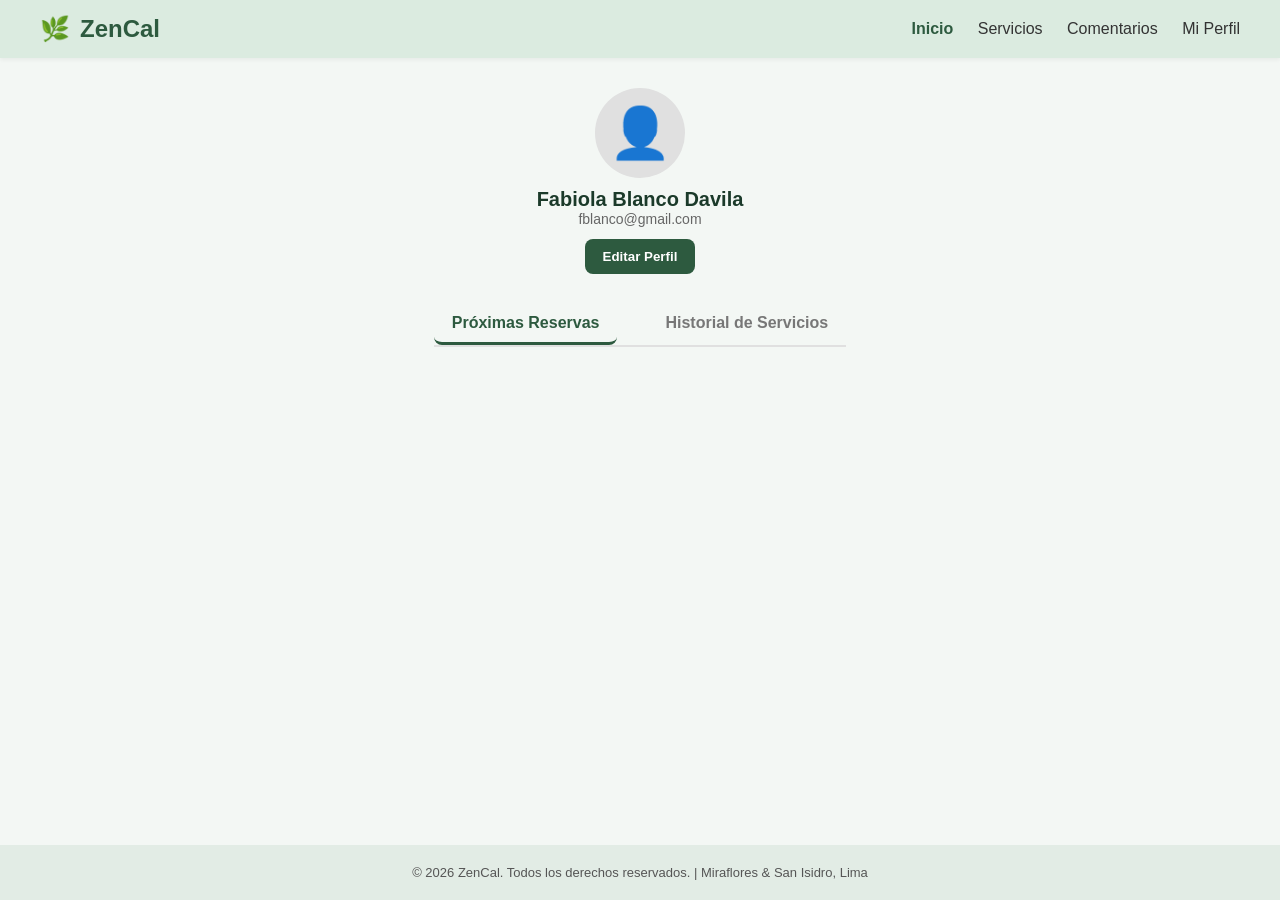
==== index.html @ 0784a77a "Add files via upload" ====
<!DOCTYPE html>
<html lang="es">
<head>
  <meta charset="UTF-8">
  <meta name="viewport" content="width=device-width, initial-scale=1.0">
  <title>ZenCal — Reserva de Servicios Wellness</title>
  <link rel="stylesheet" href="styles.css">
</head>
<body>

  <!-- ENCABEZADO -->
  <header class="navbar">
    <div class="logo">
      <span class="logo-icon">🌿</span>
      <span class="logo-text">ZenCal</span>
    </div>
    <nav class="nav-links">
      <a href="#" class="active">Inicio</a>
      <a href="#">Servicios</a>
      <a href="#">Comentarios</a>
      <a href="#" class="btn-profile">Mi Perfil</a>
    </nav>
  </header>

  <!-- CONTENIDO PRINCIPAL -->
  <main class="container">

    <!-- PERFIL DE USUARIO -->
    <section class="user-profile">
      <div class="avatar">👤</div>
      <h2>Fabiola Blanco Davila</h2>
      <p>fblanco@gmail.com</p>
      <button class="btn-secondary">Editar Perfil</button>
    </section>

    <!-- PESTAÑAS (TABS) -->
    <nav class="tabs-nav">
      <button id="tab-proximas" class="tab-btn active">Próximas Reservas</button>
      <button id="tab-historial" class="tab-btn">Historial de Servicios</button>
    </nav>

    <!-- CONTENIDO DE LAS RESERVAS -->
    <section id="reservas-container" class="cards-list">
      <!-- Las tarjetas se generan dinámicamente con JavaScript -->
    </section>

  </main>

  <!-- MODAL DE CANCELACIÓN -->
  <div id="modal-cancelar" class="modal-overlay hidden">
    <div class="modal-box">
      <h3>¿Deseas cancelar tu reserva?</h3>
      <p>Esta acción no se puede deshacer. Se aplicará la política de devolución según los términos de ZenCal.</p>
      <div class="modal-actions">
        <button id="btn-confirmar-cancelar" class="btn-danger">Sí, cancelar cita</button>
        <button id="btn-cerrar-modal" class="btn-secondary">Mantener reserva</button>
      </div>
    </div>
  </div>

  <!-- PIE DE PÁGINA -->
  <footer>
    <p>&copy; 2026 ZenCal. Todos los derechos reservados. | Miraflores & San Isidro, Lima</p>
  </footer>

  <script src="script.js"></script>
</body>
</html>
---- styles.css ----
/* ESTILOS GENERALES */
* {
  box-sizing: border-box;
  margin: 0;
  padding: 0;
  font-family: 'Segoe UI', Tahoma, Geneva, Verdana, sans-serif;
}

body {
  background-color: #f3f7f4;
  color: #2c3e50;
  display: flex;
  flex-direction: column;
  min-height: 100vh;
}

/* NAVBAR */
.navbar {
  background-color: #dbebe0;
  padding: 15px 40px;
  display: flex;
  justify-content: space-between;
  align-items: center;
  box-shadow: 0 2px 4px rgba(0,0,0,0.05);
}

.logo {
  display: flex;
  align-items: center;
  gap: 10px;
  font-size: 24px;
  font-weight: bold;
  color: #2d5a3f;
}

.nav-links a {
  text-decoration: none;
  color: #333;
  margin-left: 20px;
  font-weight: 500;
}

.nav-links a.active {
  color: #2d5a3f;
  font-weight: bold;
}

/* CONTENEDOR PRINCIPAL */
.container {
  max-width: 900px;
  margin: 30px auto;
  padding: 0 20px;
  flex: 1;
}

/* PERFIL */
.user-profile {
  text-align: center;
  margin-bottom: 30px;
}

.avatar {
  font-size: 50px;
  background-color: #e0e0e0;
  width: 90px;
  height: 90px;
  line-height: 90px;
  border-radius: 50%;
  margin: 0 auto 10px;
}

.user-profile h2 {
  font-size: 20px;
  color: #1b3a2a;
}

.user-profile p {
  color: #666;
  font-size: 14px;
  margin-bottom: 12px;
}

/* BOTONES GENERALES */
button {
  cursor: pointer;
  border: none;
  border-radius: 8px;
  padding: 10px 18px;
  font-weight: bold;
  transition: all 0.2s ease;
}

.btn-secondary {
  background-color: #2d5a3f;
  color: white;
}

.btn-secondary:hover {
  background-color: #21432e;
}

.btn-danger {
  background-color: #a93226;
  color: white;
}

.btn-danger:hover {
  background-color: #7d231a;
}

/* PESTAÑAS (TABS) */
.tabs-nav {
  display: flex;
  gap: 30px;
  border-bottom: 2px solid #e0e0e0;
  margin-bottom: 25px;
}

.tab-btn {
  background: none;
  border: none;
  font-size: 16px;
  padding-bottom: 10px;
  color: #777;
  border-bottom: 3px solid transparent;
}

.tab-btn.active {
  color: #2d5a3f;
  font-weight: bold;
  border-bottom: 3px solid #2d5a3f;
}

/* TARJETAS DE RESERVA */
.cards-list {
  display: flex;
  flex-direction: column;
  gap: 20px;
}

.card {
  background-color: #ffffff;
  padding: 20px;
  border-radius: 12px;
  box-shadow: 0 4px 10px rgba(0,0,0,0.04);
  display: flex;
  justify-content: space-between;
  align-items: center;
}

.card-info h3 {
  color: #1b3a2a;
  margin-bottom: 6px;
}

.card-info p {
  color: #555;
  font-size: 14px;
  margin-bottom: 4px;
}

.badge {
  display: inline-block;
  padding: 4px 10px;
  border-radius: 20px;
  font-size: 12px;
  font-weight: bold;
  margin-top: 6px;
}

.badge.confirmada {
  background-color: #d4edda;
  color: #155724;
}

.badge.completada {
  background-color: #e2e3e5;
  color: #383d41;
}

.card-actions {
  display: flex;
  gap: 10px;
}

/* MODAL */
.modal-overlay {
  position: fixed;
  top: 0;
  left: 0;
  width: 100%;
  height: 100%;
  background-color: rgba(0,0,0,0.5);
  display: flex;
  justify-content: center;
  align-items: center;
}

.modal-overlay.hidden {
  display: none;
}

.modal-box {
  background-color: white;
  padding: 30px;
  border-radius: 12px;
  max-width: 450px;
  width: 90%;
  text-align: center;
}

.modal-box h3 {
  margin-bottom: 12px;
  color: #1b3a2a;
}

.modal-box p {
  font-size: 14px;
  color: #555;
  margin-bottom: 20px;
}

.modal-actions {
  display: flex;
  justify-content: center;
  gap: 15px;
}

/* FOOTER */
footer {
  text-align: center;
  padding: 20px;
  background-color: #e2ece5;
  font-size: 13px;
  color: #555;
  margin-top: 40px;
}
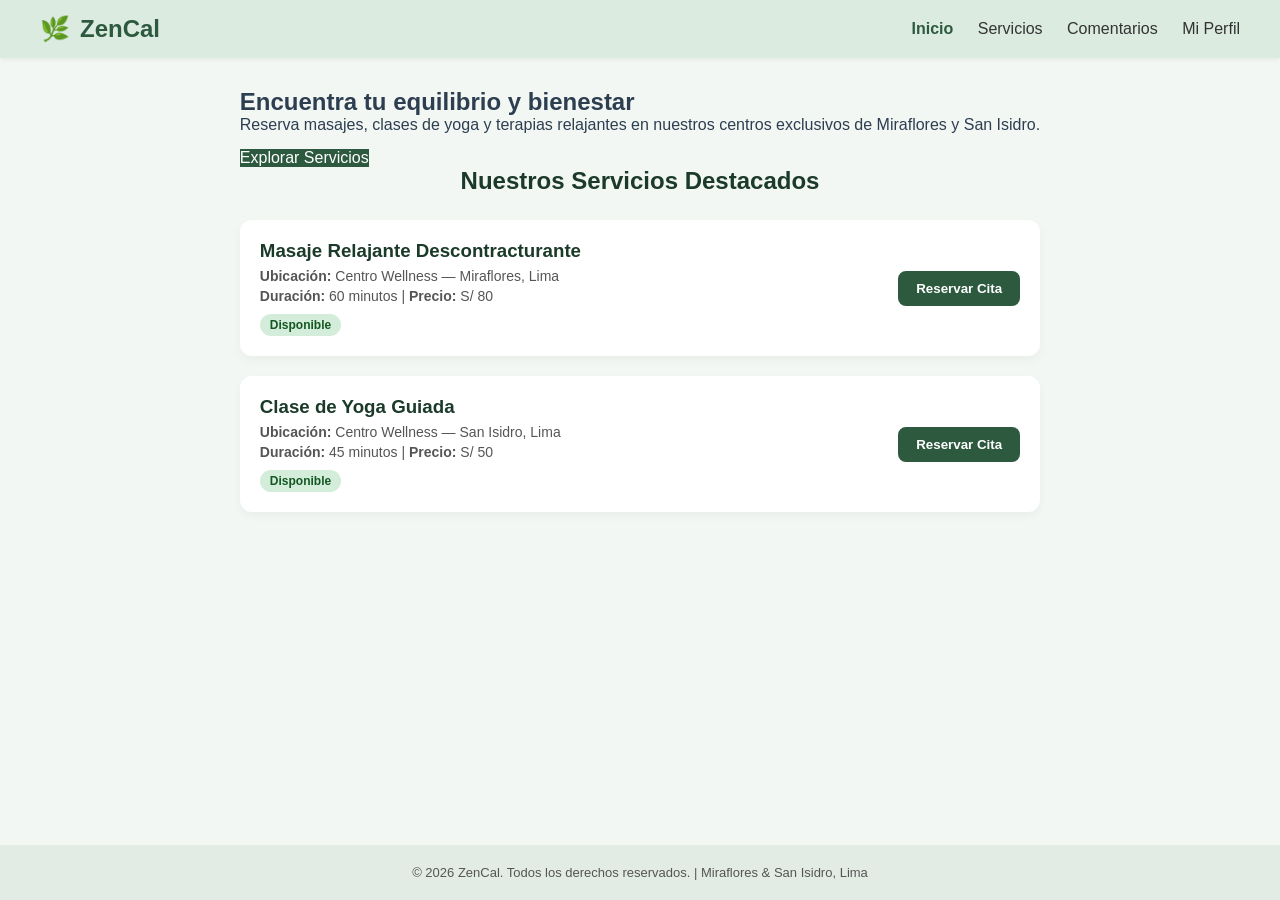
==== commit 0ae78017: "index.html" ====
--- a/index.html
+++ b/index.html
@@ -3,7 +3,7 @@
 <head>
   <meta charset="UTF-8">
   <meta name="viewport" content="width=device-width, initial-scale=1.0">
-  <title>ZenCal — Reserva de Servicios Wellness</title>
+  <title>ZenCal — Tu plataforma de bienestar en Lima</title>
   <link rel="stylesheet" href="styles.css">
 </head>
 <body>
@@ -15,54 +15,58 @@
       <span class="logo-text">ZenCal</span>
     </div>
     <nav class="nav-links">
-      <a href="#" class="active">Inicio</a>
-      <a href="#">Servicios</a>
-      <a href="#">Comentarios</a>
-      <a href="#" class="btn-profile">Mi Perfil</a>
+      <a href="index.html" class="active">Inicio</a>
+      <a href="#servicios">Servicios</a>
+      <a href="#comentarios">Comentarios</a>
+      <a href="perfil.html" class="btn-profile">Mi Perfil</a>
     </nav>
   </header>
 
-  <!-- CONTENIDO PRINCIPAL -->
+  <!-- SECCIÓN HERO / BIENVENIDA -->
   <main class="container">
-
-    <!-- PERFIL DE USUARIO -->
-    <section class="user-profile">
-      <div class="avatar">👤</div>
-      <h2>Fabiola Blanco Davila</h2>
-      <p>fblanco@gmail.com</p>
-      <button class="btn-secondary">Editar Perfil</button>
+    <section class="hero">
+      <h1>Encuentra tu equilibrio y bienestar</h1>
+      <p>Reserva masajes, clases de yoga y terapias relajantes en nuestros centros exclusivos de Miraflores y San Isidro.</p>
+      <a href="#servicios" class="btn-secondary" style="display: inline-block; text-decoration: none; margin-top: 15px;">Explorar Servicios</a>
     </section>
 
-    <!-- PESTAÑAS (TABS) -->
-    <nav class="tabs-nav">
-      <button id="tab-proximas" class="tab-btn active">Próximas Reservas</button>
-      <button id="tab-historial" class="tab-btn">Historial de Servicios</button>
-    </nav>
+    <!-- LISTA DE SERVICIOS DESTACADOS -->
+    <section id="servicios" class="services-section">
+      <h2 style="text-align: center; margin-bottom: 25px; color: #1b3a2a;">Nuestros Servicios Destacados</h2>
+      <div class="cards-list">
+        
+        <div class="card">
+          <div class="card-info">
+            <h3>Masaje Relajante Descontracturante</h3>
+            <p><strong>Ubicación:</strong> Centro Wellness — Miraflores, Lima</p>
+            <p><strong>Duración:</strong> 60 minutos | <strong>Precio:</strong> S/ 80</p>
+            <span class="badge confirmada">Disponible</span>
+          </div>
+          <div class="card-actions">
+            <button class="btn-secondary" onclick="alert('Redirigiendo al detalle del servicio...')">Reservar Cita</button>
+          </div>
+        </div>
 
-    <!-- CONTENIDO DE LAS RESERVAS -->
-    <section id="reservas-container" class="cards-list">
-      <!-- Las tarjetas se generan dinámicamente con JavaScript -->
+        <div class="card">
+          <div class="card-info">
+            <h3>Clase de Yoga Guiada</h3>
+            <p><strong>Ubicación:</strong> Centro Wellness — San Isidro, Lima</p>
+            <p><strong>Duración:</strong> 45 minutos | <strong>Precio:</strong> S/ 50</p>
+            <span class="badge confirmada">Disponible</span>
+          </div>
+          <div class="card-actions">
+            <button class="btn-secondary" onclick="alert('Redirigiendo al detalle del servicio...')">Reservar Cita</button>
+          </div>
+        </div>
+
+      </div>
     </section>
-
   </main>
-
-  <!-- MODAL DE CANCELACIÓN -->
-  <div id="modal-cancelar" class="modal-overlay hidden">
-    <div class="modal-box">
-      <h3>¿Deseas cancelar tu reserva?</h3>
-      <p>Esta acción no se puede deshacer. Se aplicará la política de devolución según los términos de ZenCal.</p>
-      <div class="modal-actions">
-        <button id="btn-confirmar-cancelar" class="btn-danger">Sí, cancelar cita</button>
-        <button id="btn-cerrar-modal" class="btn-secondary">Mantener reserva</button>
-      </div>
-    </div>
-  </div>
 
   <!-- PIE DE PÁGINA -->
   <footer>
     <p>&copy; 2026 ZenCal. Todos los derechos reservados. | Miraflores & San Isidro, Lima</p>
   </footer>
 
-  <script src="script.js"></script>
 </body>
-</html>+</html>
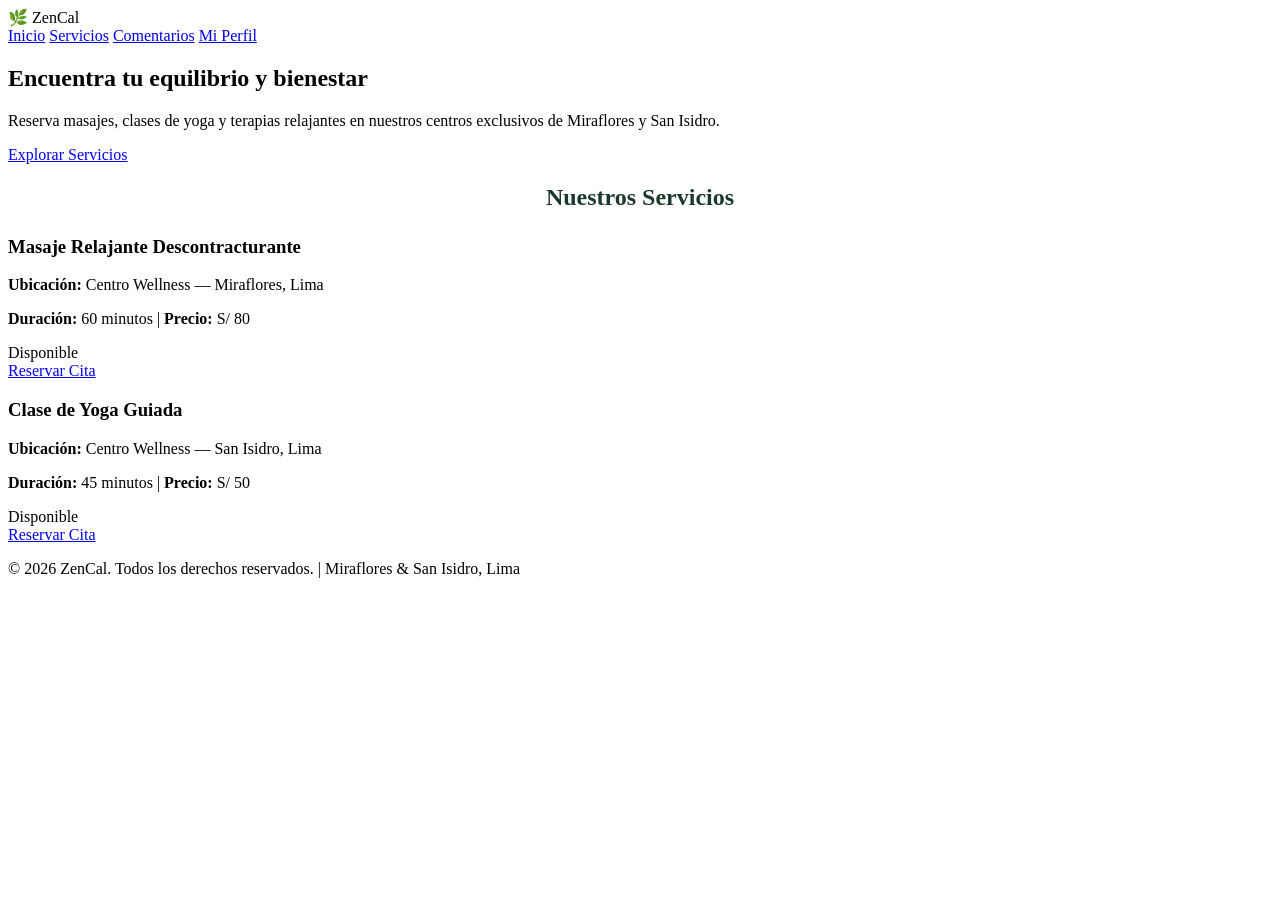
==== commit ec616cf7: "Rename index.html.html to index.html" ====
--- a/index.html
+++ b/index.html
@@ -1,72 +1,71 @@
-<!DOCTYPE html>
-<html lang="es">
-<head>
-  <meta charset="UTF-8">
-  <meta name="viewport" content="width=device-width, initial-scale=1.0">
-  <title>ZenCal — Tu plataforma de bienestar en Lima</title>
-  <link rel="stylesheet" href="styles.css">
-</head>
-<body>
-
-  <!-- ENCABEZADO -->
-  <header class="navbar">
-    <div class="logo">
-      <span class="logo-icon">🌿</span>
-      <span class="logo-text">ZenCal</span>
-    </div>
-    <nav class="nav-links">
-      <a href="index.html" class="active">Inicio</a>
-      <a href="#servicios">Servicios</a>
-      <a href="#comentarios">Comentarios</a>
-      <a href="perfil.html" class="btn-profile">Mi Perfil</a>
-    </nav>
-  </header>
-
-  <!-- SECCIÓN HERO / BIENVENIDA -->
-  <main class="container">
-    <section class="hero">
-      <h1>Encuentra tu equilibrio y bienestar</h1>
-      <p>Reserva masajes, clases de yoga y terapias relajantes en nuestros centros exclusivos de Miraflores y San Isidro.</p>
-      <a href="#servicios" class="btn-secondary" style="display: inline-block; text-decoration: none; margin-top: 15px;">Explorar Servicios</a>
-    </section>
-
-    <!-- LISTA DE SERVICIOS DESTACADOS -->
-    <section id="servicios" class="services-section">
-      <h2 style="text-align: center; margin-bottom: 25px; color: #1b3a2a;">Nuestros Servicios Destacados</h2>
-      <div class="cards-list">
-        
-        <div class="card">
-          <div class="card-info">
-            <h3>Masaje Relajante Descontracturante</h3>
-            <p><strong>Ubicación:</strong> Centro Wellness — Miraflores, Lima</p>
-            <p><strong>Duración:</strong> 60 minutos | <strong>Precio:</strong> S/ 80</p>
-            <span class="badge confirmada">Disponible</span>
-          </div>
-          <div class="card-actions">
-            <button class="btn-secondary" onclick="alert('Redirigiendo al detalle del servicio...')">Reservar Cita</button>
-          </div>
-        </div>
-
-        <div class="card">
-          <div class="card-info">
-            <h3>Clase de Yoga Guiada</h3>
-            <p><strong>Ubicación:</strong> Centro Wellness — San Isidro, Lima</p>
-            <p><strong>Duración:</strong> 45 minutos | <strong>Precio:</strong> S/ 50</p>
-            <span class="badge confirmada">Disponible</span>
-          </div>
-          <div class="card-actions">
-            <button class="btn-secondary" onclick="alert('Redirigiendo al detalle del servicio...')">Reservar Cita</button>
-          </div>
-        </div>
-
-      </div>
-    </section>
-  </main>
-
-  <!-- PIE DE PÁGINA -->
-  <footer>
-    <p>&copy; 2026 ZenCal. Todos los derechos reservados. | Miraflores & San Isidro, Lima</p>
-  </footer>
-
-</body>
-</html>
+<!DOCTYPE html>
+<html lang="es">
+<head>
+  <meta charset="UTF-8">
+  <meta name="viewport" content="width=device-width, initial-scale=1.0">
+  <title>ZenCal — Inicio</title>
+  <link rel="stylesheet" href="styles.css">
+</head>
+<body>
+
+  <!-- ENCABEZADO CON NAVEGACIÓN INTERACTIVA -->
+  <header class="navbar">
+    <div class="logo">
+      <span class="logo-icon">🌿</span>
+      <span class="logo-text">ZenCal</span>
+    </div>
+    <nav class="nav-links">
+      <a href="index.html" class="active">Inicio</a>
+      <a href="#servicios">Servicios</a>
+      <a href="comentarios.html">Comentarios</a>
+      <a href="perfil.html">Mi Perfil</a>
+    </nav>
+  </header>
+
+  <!-- CONTENIDO PRINCIPAL -->
+  <main class="container">
+    <section class="hero">
+      <h1>Encuentra tu equilibrio y bienestar</h1>
+      <p>Reserva masajes, clases de yoga y terapias relajantes en nuestros centros exclusivos de Miraflores y San Isidro.</p>
+      <a href="#servicios" class="btn-secondary">Explorar Servicios</a>
+    </section>
+
+    <!-- SECCIÓN DE SERVICIOS -->
+    <section id="servicios" class="services-section">
+      <h2 style="text-align: center; margin-bottom: 25px; color: #1b3a2a;">Nuestros Servicios</h2>
+      <div class="cards-list">
+        
+        <div class="card">
+          <div class="card-info">
+            <h3>Masaje Relajante Descontracturante</h3>
+            <p><strong>Ubicación:</strong> Centro Wellness — Miraflores, Lima</p>
+            <p><strong>Duración:</strong> 60 minutos | <strong>Precio:</strong> S/ 80</p>
+            <span class="badge confirmada">Disponible</span>
+          </div>
+          <div class="card-actions">
+            <a href="perfil.html" class="btn-secondary">Reservar Cita</a>
+          </div>
+        </div>
+
+        <div class="card">
+          <div class="card-info">
+            <h3>Clase de Yoga Guiada</h3>
+            <p><strong>Ubicación:</strong> Centro Wellness — San Isidro, Lima</p>
+            <p><strong>Duración:</strong> 45 minutos | <strong>Precio:</strong> S/ 50</p>
+            <span class="badge confirmada">Disponible</span>
+          </div>
+          <div class="card-actions">
+            <a href="perfil.html" class="btn-secondary">Reservar Cita</a>
+          </div>
+        </div>
+
+      </div>
+    </section>
+  </main>
+
+  <footer>
+    <p>&copy; 2026 ZenCal. Todos los derechos reservados. | Miraflores & San Isidro, Lima</p>
+  </footer>
+
+</body>
+</html>
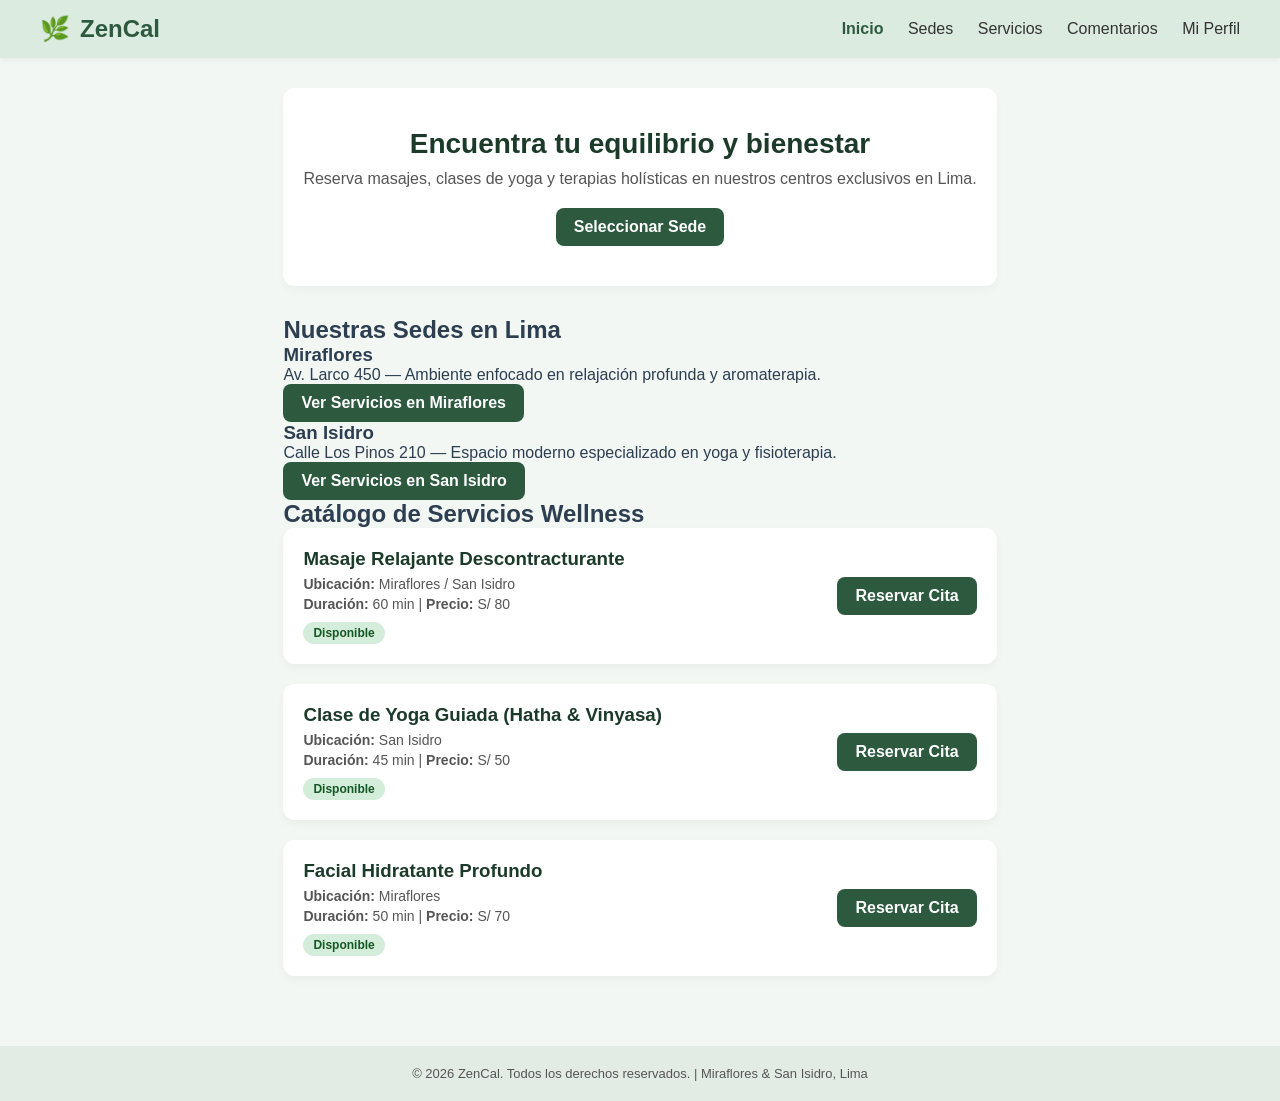
==== commit 507832e8: "Update index.html" ====
--- a/index.html
+++ b/index.html
@@ -3,12 +3,12 @@
 <head>
   <meta charset="UTF-8">
   <meta name="viewport" content="width=device-width, initial-scale=1.0">
-  <title>ZenCal — Inicio</title>
+  <title>ZenCal — Plataforma de Bienestar</title>
   <link rel="stylesheet" href="styles.css">
 </head>
 <body>
 
-  <!-- ENCABEZADO CON NAVEGACIÓN INTERACTIVA -->
+  <!-- NAVEGACIÓN GLOBAL (Flujos Figma) -->
   <header class="navbar">
     <div class="logo">
       <span class="logo-icon">🌿</span>
@@ -16,30 +16,50 @@
     </div>
     <nav class="nav-links">
       <a href="index.html" class="active">Inicio</a>
-      <a href="#servicios">Servicios</a>
+      <a href="index.html#sedes">Sedes</a>
+      <a href="index.html#servicios">Servicios</a>
       <a href="comentarios.html">Comentarios</a>
-      <a href="perfil.html">Mi Perfil</a>
+      <a href="perfil.html" class="btn-profile">Mi Perfil</a>
     </nav>
   </header>
 
   <!-- CONTENIDO PRINCIPAL -->
   <main class="container">
+    
+    <!-- Pantalla 1: Hero / Bienvenida -->
     <section class="hero">
       <h1>Encuentra tu equilibrio y bienestar</h1>
-      <p>Reserva masajes, clases de yoga y terapias relajantes en nuestros centros exclusivos de Miraflores y San Isidro.</p>
-      <a href="#servicios" class="btn-secondary">Explorar Servicios</a>
+      <p>Reserva masajes, clases de yoga y terapias holísticas en nuestros centros exclusivos en Lima.</p>
+      <a href="#sedes" class="btn-secondary">Seleccionar Sede</a>
     </section>
 
-    <!-- SECCIÓN DE SERVICIOS -->
-    <section id="servicios" class="services-section">
-      <h2 style="text-align: center; margin-bottom: 25px; color: #1b3a2a;">Nuestros Servicios</h2>
+    <!-- Pantalla 2 y 3: Selección de Sedes (Miraflores / San Isidro) -->
+    <section id="sedes" class="section-block">
+      <h2>Nuestras Sedes en Lima</h2>
+      <div class="cards-grid">
+        <div class="card-sede">
+          <h3>Miraflores</h3>
+          <p>Av. Larco 450 — Ambiente enfocado en relajación profunda y aromaterapia.</p>
+          <a href="#servicios" class="btn-secondary">Ver Servicios en Miraflores</a>
+        </div>
+        <div class="card-sede">
+          <h3>San Isidro</h3>
+          <p>Calle Los Pinos 210 — Espacio moderno especializado en yoga y fisioterapia.</p>
+          <a href="#servicios" class="btn-secondary">Ver Servicios en San Isidro</a>
+        </div>
+      </div>
+    </section>
+
+    <!-- Pantalla 4 a 10: Catálogo de Servicios y Detalles -->
+    <section id="servicios" class="section-block">
+      <h2>Catálogo de Servicios Wellness</h2>
       <div class="cards-list">
         
         <div class="card">
           <div class="card-info">
             <h3>Masaje Relajante Descontracturante</h3>
-            <p><strong>Ubicación:</strong> Centro Wellness — Miraflores, Lima</p>
-            <p><strong>Duración:</strong> 60 minutos | <strong>Precio:</strong> S/ 80</p>
+            <p><strong>Ubicación:</strong> Miraflores / San Isidro</p>
+            <p><strong>Duración:</strong> 60 min | <strong>Precio:</strong> S/ 80</p>
             <span class="badge confirmada">Disponible</span>
           </div>
           <div class="card-actions">
@@ -49,9 +69,21 @@
 
         <div class="card">
           <div class="card-info">
-            <h3>Clase de Yoga Guiada</h3>
-            <p><strong>Ubicación:</strong> Centro Wellness — San Isidro, Lima</p>
-            <p><strong>Duración:</strong> 45 minutos | <strong>Precio:</strong> S/ 50</p>
+            <h3>Clase de Yoga Guiada (Hatha & Vinyasa)</h3>
+            <p><strong>Ubicación:</strong> San Isidro</p>
+            <p><strong>Duración:</strong> 45 min | <strong>Precio:</strong> S/ 50</p>
+            <span class="badge confirmada">Disponible</span>
+          </div>
+          <div class="card-actions">
+            <a href="perfil.html" class="btn-secondary">Reservar Cita</a>
+          </div>
+        </div>
+
+        <div class="card">
+          <div class="card-info">
+            <h3>Facial Hidratante Profundo</h3>
+            <p><strong>Ubicación:</strong> Miraflores</p>
+            <p><strong>Duración:</strong> 50 min | <strong>Precio:</strong> S/ 70</p>
             <span class="badge confirmada">Disponible</span>
           </div>
           <div class="card-actions">
@@ -61,6 +93,7 @@
 
       </div>
     </section>
+
   </main>
 
   <footer>
--- a/styles.css
+++ b/styles.css
@@ -0,0 +1,19 @@
+* { box-sizing: border-box; margin: 0; padding: 0; font-family: 'Segoe UI', Tahoma, Geneva, Verdana, sans-serif; }
+body { background-color: #f3f7f4; color: #2c3e50; display: flex; flex-direction: column; min-height: 100vh; }
+.navbar { background-color: #dbebe0; padding: 15px 40px; display: flex; justify-content: space-between; align-items: center; box-shadow: 0 2px 4px rgba(0,0,0,0.05); }
+.logo { display: flex; align-items: center; gap: 10px; font-size: 24px; font-weight: bold; color: #2d5a3f; }
+.nav-links a { text-decoration: none; color: #333; margin-left: 20px; font-weight: 500; }
+.nav-links a.active, .nav-links a:hover { color: #2d5a3f; font-weight: bold; }
+.container { max-width: 900px; margin: 30px auto; padding: 0 20px; flex: 1; }
+.hero { text-align: center; padding: 40px 20px; background: white; border-radius: 12px; box-shadow: 0 4px 10px rgba(0,0,0,0.03); margin-bottom: 30px; }
+.hero h1 { color: #1b3a2a; margin-bottom: 10px; font-size: 28px; }
+.hero p { color: #555; margin-bottom: 20px; }
+button, .btn-secondary { cursor: pointer; border: none; border-radius: 8px; padding: 10px 18px; font-weight: bold; background-color: #2d5a3f; color: white; text-decoration: none; display: inline-block; transition: background 0.2s; }
+button:hover, .btn-secondary:hover { background-color: #21432e; }
+.cards-list { display: flex; flex-direction: column; gap: 20px; }
+.card { background-color: #ffffff; padding: 20px; border-radius: 12px; box-shadow: 0 4px 10px rgba(0,0,0,0.04); display: flex; justify-content: space-between; align-items: center; }
+.card-info h3 { color: #1b3a2a; margin-bottom: 6px; }
+.card-info p { color: #555; font-size: 14px; margin-bottom: 4px; }
+.badge { display: inline-block; padding: 4px 10px; border-radius: 20px; font-size: 12px; font-weight: bold; margin-top: 6px; }
+.badge.confirmada { background-color: #d4edda; color: #155724; }
+footer { text-align: center; padding: 20px; background-color: #e2ece5; font-size: 13px; color: #555; margin-top: 40px; }
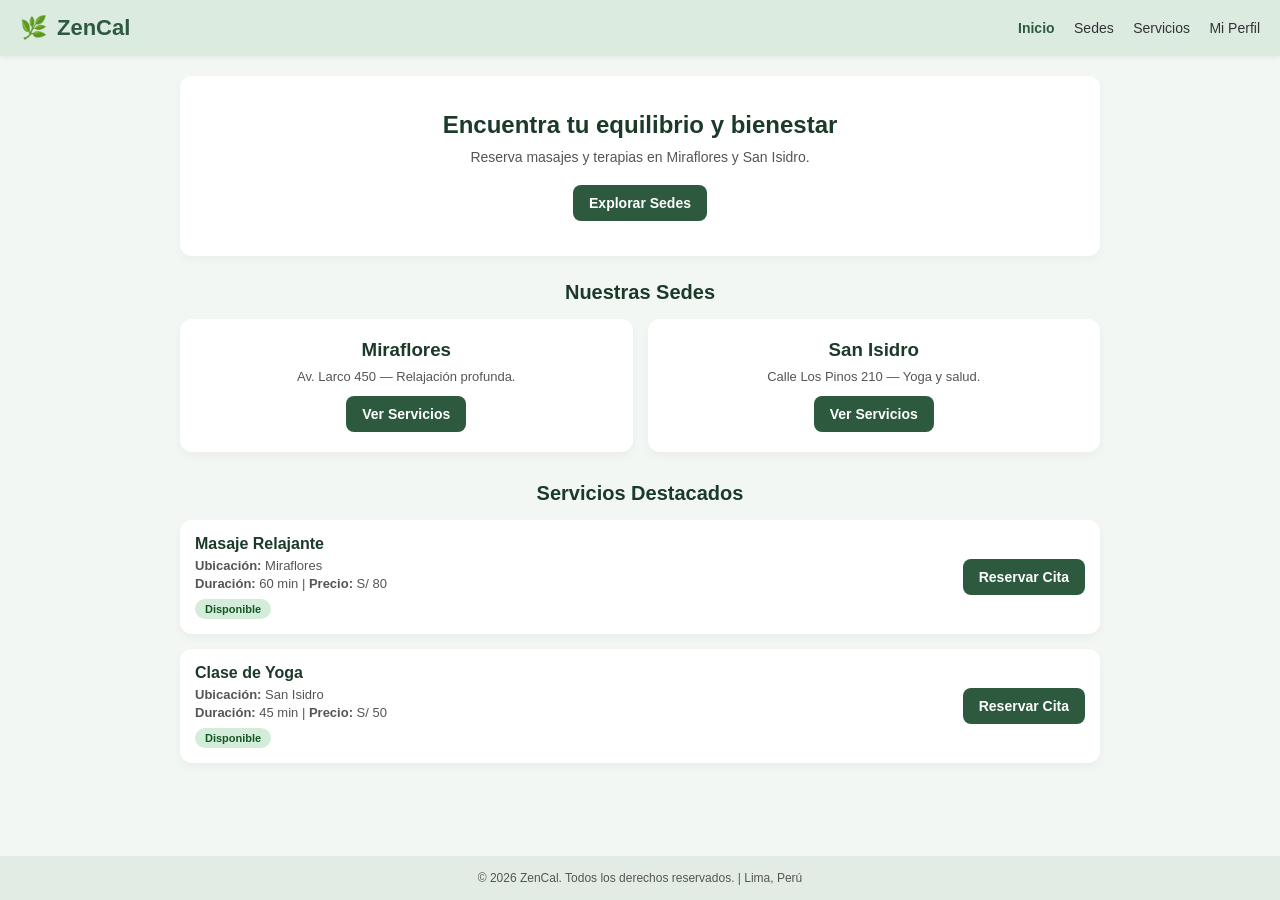
==== commit d076e749: "Update index.html" ====
--- a/index.html
+++ b/index.html
@@ -3,102 +3,89 @@
 <head>
   <meta charset="UTF-8">
   <meta name="viewport" content="width=device-width, initial-scale=1.0">
-  <title>ZenCal — Plataforma de Bienestar</title>
+  <title>ZenCal — Bienestar en Lima</title>
   <link rel="stylesheet" href="styles.css">
 </head>
 <body>
 
-  <!-- NAVEGACIÓN GLOBAL (Flujos Figma) -->
+  <!-- ENCABEZADO SEMÁNTICO -->
   <header class="navbar">
     <div class="logo">
-      <span class="logo-icon">🌿</span>
-      <span class="logo-text">ZenCal</span>
+      <span>🌿</span>
+      <span>ZenCal</span>
     </div>
     <nav class="nav-links">
       <a href="index.html" class="active">Inicio</a>
-      <a href="index.html#sedes">Sedes</a>
-      <a href="index.html#servicios">Servicios</a>
-      <a href="comentarios.html">Comentarios</a>
-      <a href="perfil.html" class="btn-profile">Mi Perfil</a>
+      <a href="#sedes">Sedes</a>
+      <a href="#servicios">Servicios</a>
+      <a href="perfil.html">Mi Perfil</a>
     </nav>
   </header>
 
   <!-- CONTENIDO PRINCIPAL -->
   <main class="container">
     
-    <!-- Pantalla 1: Hero / Bienvenida -->
     <section class="hero">
       <h1>Encuentra tu equilibrio y bienestar</h1>
-      <p>Reserva masajes, clases de yoga y terapias holísticas en nuestros centros exclusivos en Lima.</p>
-      <a href="#sedes" class="btn-secondary">Seleccionar Sede</a>
+      <p>Reserva masajes y terapias en Miraflores y San Isidro.</p>
+      <a href="#sedes" class="btn-secondary">Explorar Sedes</a>
     </section>
 
-    <!-- Pantalla 2 y 3: Selección de Sedes (Miraflores / San Isidro) -->
     <section id="sedes" class="section-block">
-      <h2>Nuestras Sedes en Lima</h2>
+      <h2>Nuestras Sedes</h2>
       <div class="cards-grid">
-        <div class="card-sede">
+        <article class="card-sede">
           <h3>Miraflores</h3>
-          <p>Av. Larco 450 — Ambiente enfocado en relajación profunda y aromaterapia.</p>
-          <a href="#servicios" class="btn-secondary">Ver Servicios en Miraflores</a>
-        </div>
-        <div class="card-sede">
+          <p>Av. Larco 450 — Relajación profunda.</p>
+          <a href="#servicios" class="btn-secondary">Ver Servicios</a>
+        </article>
+        <article class="card-sede">
           <h3>San Isidro</h3>
-          <p>Calle Los Pinos 210 — Espacio moderno especializado en yoga y fisioterapia.</p>
-          <a href="#servicios" class="btn-secondary">Ver Servicios en San Isidro</a>
-        </div>
+          <p>Calle Los Pinos 210 — Yoga y salud.</p>
+          <a href="#servicios" class="btn-secondary">Ver Servicios</a>
+        </article>
       </div>
     </section>
 
-    <!-- Pantalla 4 a 10: Catálogo de Servicios y Detalles -->
     <section id="servicios" class="section-block">
-      <h2>Catálogo de Servicios Wellness</h2>
+      <h2>Servicios Destacados</h2>
       <div class="cards-list">
         
-        <div class="card">
+        <article class="card">
           <div class="card-info">
-            <h3>Masaje Relajante Descontracturante</h3>
-            <p><strong>Ubicación:</strong> Miraflores / San Isidro</p>
+            <h3>Masaje Relajante</h3>
+            <p><strong>Ubicación:</strong> Miraflores</p>
             <p><strong>Duración:</strong> 60 min | <strong>Precio:</strong> S/ 80</p>
             <span class="badge confirmada">Disponible</span>
           </div>
-          <div class="card-actions">
-            <a href="perfil.html" class="btn-secondary">Reservar Cita</a>
+          <div>
+            <button class="btn-reservar" data-servicio="Masaje Relajante">Reservar Cita</button>
           </div>
-        </div>
+        </article>
 
-        <div class="card">
+        <article class="card">
           <div class="card-info">
-            <h3>Clase de Yoga Guiada (Hatha & Vinyasa)</h3>
+            <h3>Clase de Yoga</h3>
             <p><strong>Ubicación:</strong> San Isidro</p>
             <p><strong>Duración:</strong> 45 min | <strong>Precio:</strong> S/ 50</p>
             <span class="badge confirmada">Disponible</span>
           </div>
-          <div class="card-actions">
-            <a href="perfil.html" class="btn-secondary">Reservar Cita</a>
+          <div>
+            <button class="btn-reservar" data-servicio="Clase de Yoga">Reservar Cita</button>
           </div>
-        </div>
-
-        <div class="card">
-          <div class="card-info">
-            <h3>Facial Hidratante Profundo</h3>
-            <p><strong>Ubicación:</strong> Miraflores</p>
-            <p><strong>Duración:</strong> 50 min | <strong>Precio:</strong> S/ 70</p>
-            <span class="badge confirmada">Disponible</span>
-          </div>
-          <div class="card-actions">
-            <a href="perfil.html" class="btn-secondary">Reservar Cita</a>
-          </div>
-        </div>
+        </article>
 
       </div>
     </section>
 
   </main>
 
+  <!-- PIE DE PÁGINA SEMÁNTICO -->
   <footer>
-    <p>&copy; 2026 ZenCal. Todos los derechos reservados. | Miraflores & San Isidro, Lima</p>
+    <p>&copy; 2026 ZenCal. Todos los derechos reservados. | Lima, Perú</p>
   </footer>
 
+  <!-- SCRIPT JS INTERACTIVO -->
+  <script src="script.js" defer></script>
 </body>
 </html>
--- a/styles.css
+++ b/styles.css
@@ -1,19 +1,28 @@
+/* Estilos Globales y Responsive para ZenCal */
 * { box-sizing: border-box; margin: 0; padding: 0; font-family: 'Segoe UI', Tahoma, Geneva, Verdana, sans-serif; }
-body { background-color: #f3f7f4; color: #2c3e50; display: flex; flex-direction: column; min-height: 100vh; }
-.navbar { background-color: #dbebe0; padding: 15px 40px; display: flex; justify-content: space-between; align-items: center; box-shadow: 0 2px 4px rgba(0,0,0,0.05); }
-.logo { display: flex; align-items: center; gap: 10px; font-size: 24px; font-weight: bold; color: #2d5a3f; }
-.nav-links a { text-decoration: none; color: #333; margin-left: 20px; font-weight: 500; }
+html, body { width: 100%; overflow-x: hidden; background-color: #f3f7f4; color: #2c3e50; display: flex; flex-direction: column; min-height: 100vh; }
+.navbar { background-color: #dbebe0; padding: 15px 20px; display: flex; justify-content: space-between; align-items: center; box-shadow: 0 2px 4px rgba(0,0,0,0.05); flex-wrap: wrap; }
+.logo { display: flex; align-items: center; gap: 10px; font-size: 22px; font-weight: bold; color: #2d5a3f; }
+.nav-links a { text-decoration: none; color: #333; margin-left: 15px; font-weight: 500; font-size: 14px; }
 .nav-links a.active, .nav-links a:hover { color: #2d5a3f; font-weight: bold; }
-.container { max-width: 900px; margin: 30px auto; padding: 0 20px; flex: 1; }
-.hero { text-align: center; padding: 40px 20px; background: white; border-radius: 12px; box-shadow: 0 4px 10px rgba(0,0,0,0.03); margin-bottom: 30px; }
-.hero h1 { color: #1b3a2a; margin-bottom: 10px; font-size: 28px; }
-.hero p { color: #555; margin-bottom: 20px; }
-button, .btn-secondary { cursor: pointer; border: none; border-radius: 8px; padding: 10px 18px; font-weight: bold; background-color: #2d5a3f; color: white; text-decoration: none; display: inline-block; transition: background 0.2s; }
+.container { width: 100%; max-width: 950px; margin: 20px auto; padding: 0 15px; flex: 1; }
+.hero { text-align: center; padding: 35px 15px; background: white; border-radius: 12px; box-shadow: 0 4px 10px rgba(0,0,0,0.03); margin-bottom: 25px; }
+.hero h1 { color: #1b3a2a; margin-bottom: 10px; font-size: 24px; }
+.hero p { color: #555; margin-bottom: 20px; font-size: 14px; }
+.section-block { margin-bottom: 30px; }
+.section-block h2 { color: #1b3a2a; margin-bottom: 15px; text-align: center; font-size: 20px; }
+.cards-grid { display: grid; grid-template-columns: 1fr; gap: 15px; }
+@media (min-width: 600px) { .cards-grid { grid-template-columns: 1fr 1fr; } }
+.card-sede { background: white; padding: 20px; border-radius: 12px; box-shadow: 0 4px 10px rgba(0,0,0,0.04); text-align: center; }
+.card-sede h3 { color: #1b3a2a; margin-bottom: 8px; }
+.card-sede p { color: #555; font-size: 13px; margin-bottom: 12px; }
+button, .btn-secondary { cursor: pointer; border: none; border-radius: 8px; padding: 10px 16px; font-weight: bold; background-color: #2d5a3f; color: white; text-decoration: none; display: inline-block; font-size: 14px; }
 button:hover, .btn-secondary:hover { background-color: #21432e; }
-.cards-list { display: flex; flex-direction: column; gap: 20px; }
-.card { background-color: #ffffff; padding: 20px; border-radius: 12px; box-shadow: 0 4px 10px rgba(0,0,0,0.04); display: flex; justify-content: space-between; align-items: center; }
-.card-info h3 { color: #1b3a2a; margin-bottom: 6px; }
-.card-info p { color: #555; font-size: 14px; margin-bottom: 4px; }
-.badge { display: inline-block; padding: 4px 10px; border-radius: 20px; font-size: 12px; font-weight: bold; margin-top: 6px; }
+.cards-list { display: flex; flex-direction: column; gap: 15px; }
+.card { background-color: #ffffff; padding: 15px; border-radius: 12px; box-shadow: 0 4px 10px rgba(0,0,0,0.04); display: flex; flex-direction: column; gap: 12px; }
+@media (min-width: 500px) { .card { flex-direction: row; justify-content: space-between; align-items: center; } }
+.card-info h3 { color: #1b3a2a; margin-bottom: 5px; font-size: 16px; }
+.card-info p { color: #555; font-size: 13px; margin-bottom: 3px; }
+.badge { display: inline-block; padding: 4px 10px; border-radius: 20px; font-size: 11px; font-weight: bold; margin-top: 5px; }
 .badge.confirmada { background-color: #d4edda; color: #155724; }
-footer { text-align: center; padding: 20px; background-color: #e2ece5; font-size: 13px; color: #555; margin-top: 40px; }
+footer { text-align: center; padding: 15px; background-color: #e2ece5; font-size: 12px; color: #555; margin-top: 30px; }
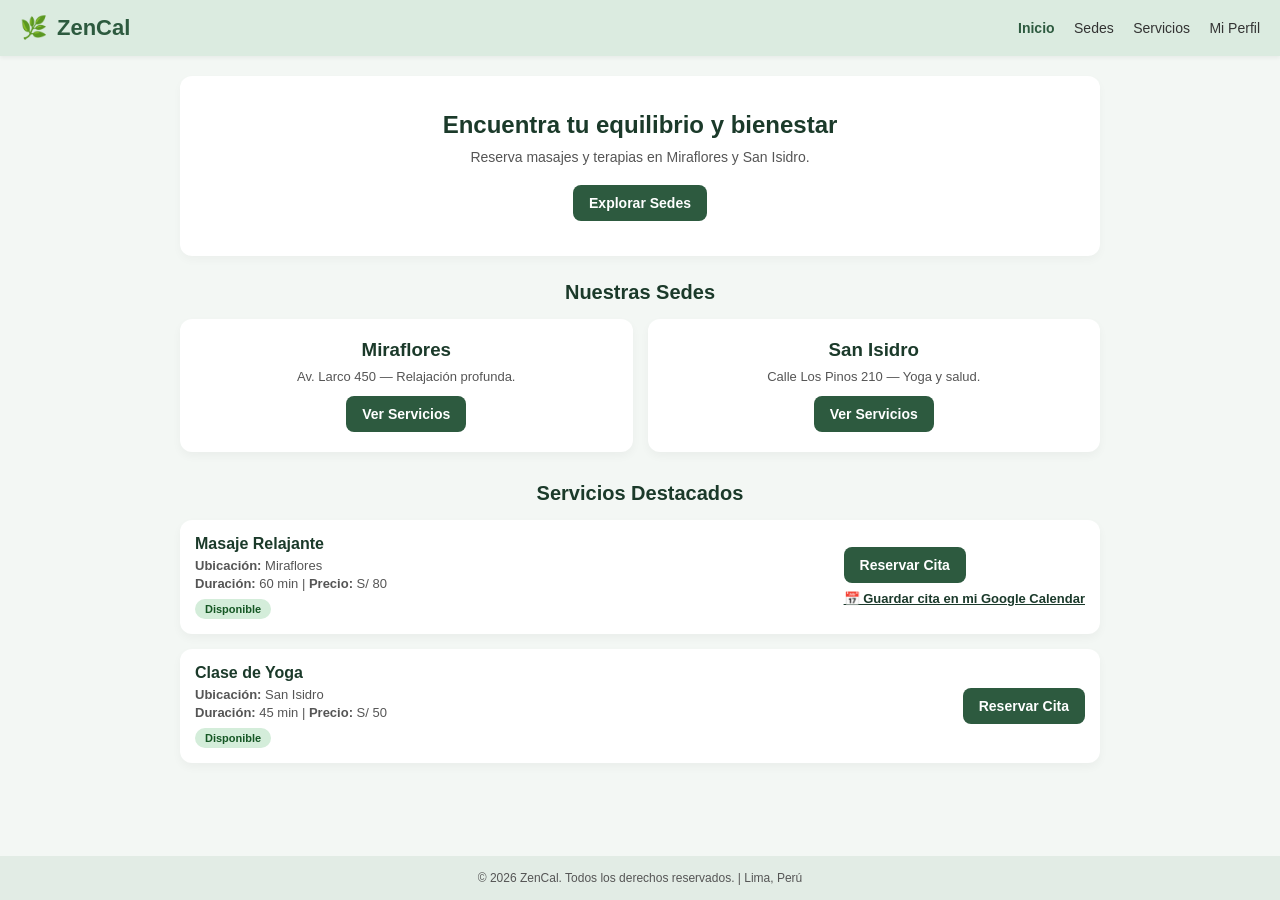
==== commit cc837ae0: "Update index.html" ====
--- a/index.html
+++ b/index.html
@@ -60,6 +60,10 @@
           </div>
           <div>
             <button class="btn-reservar" data-servicio="Masaje Relajante">Reservar Cita</button>
+            <br>
+            <a href="https://calendar.google.com/calendar/render?action=TEMPLATE&text=Cita+en+ZenCal&dates=20261110T150000Z/20261110T160000Z&details=Reserva+confirmada+en+ZenCal.&location=Lima" target="_blank" style="display: inline-block; margin-top: 8px; font-size: 13px; color: #1b3a2b; text-decoration: underline; font-weight: bold;">
+              📅 Guardar cita en mi Google Calendar
+            </a>
           </div>
         </article>
 
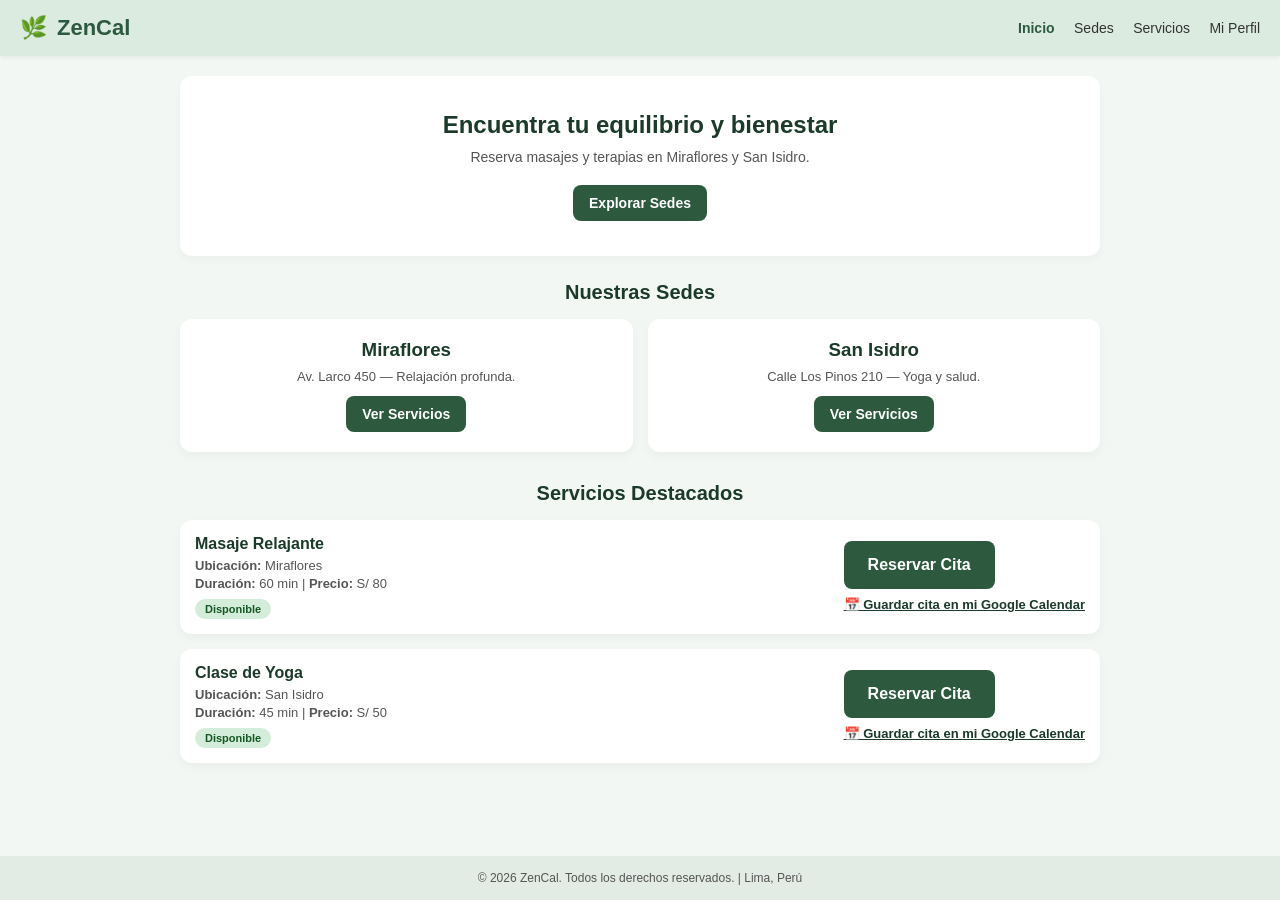
==== commit ad846a24: "Update index.html" ====
--- a/index.html
+++ b/index.html
@@ -76,6 +76,10 @@
           </div>
           <div>
             <button class="btn-reservar" data-servicio="Clase de Yoga">Reservar Cita</button>
+            <br> 
+            <a href="https://calendar.google.com/calendar/render?action=TEMPLATE&text=Cita+en+ZenCal&dates=20261110T150000Z/20261110T160000Z&details=Reserva+confirmada+en+ZenCal.&location=Lima" target="_blank" style="display: inline-block; margin-top: 8px; font-size: 13px; color: #1b3a2b; text-decoration: underline; font-weight: bold;">
+            📅 Guardar cita en mi Google Calendar
+            </a>
           </div>
         </article>
 
--- a/styles.css
+++ b/styles.css
@@ -26,3 +26,8 @@
 .badge { display: inline-block; padding: 4px 10px; border-radius: 20px; font-size: 11px; font-weight: bold; margin-top: 5px; }
 .badge.confirmada { background-color: #d4edda; color: #155724; }
 footer { text-align: center; padding: 15px; background-color: #e2ece5; font-size: 12px; color: #555; margin-top: 30px; }
+button, .btn, a.btn {
+  padding: 14px 24px !important;
+  min-height: 48px !important;
+  font-size: 16px !important;
+}
